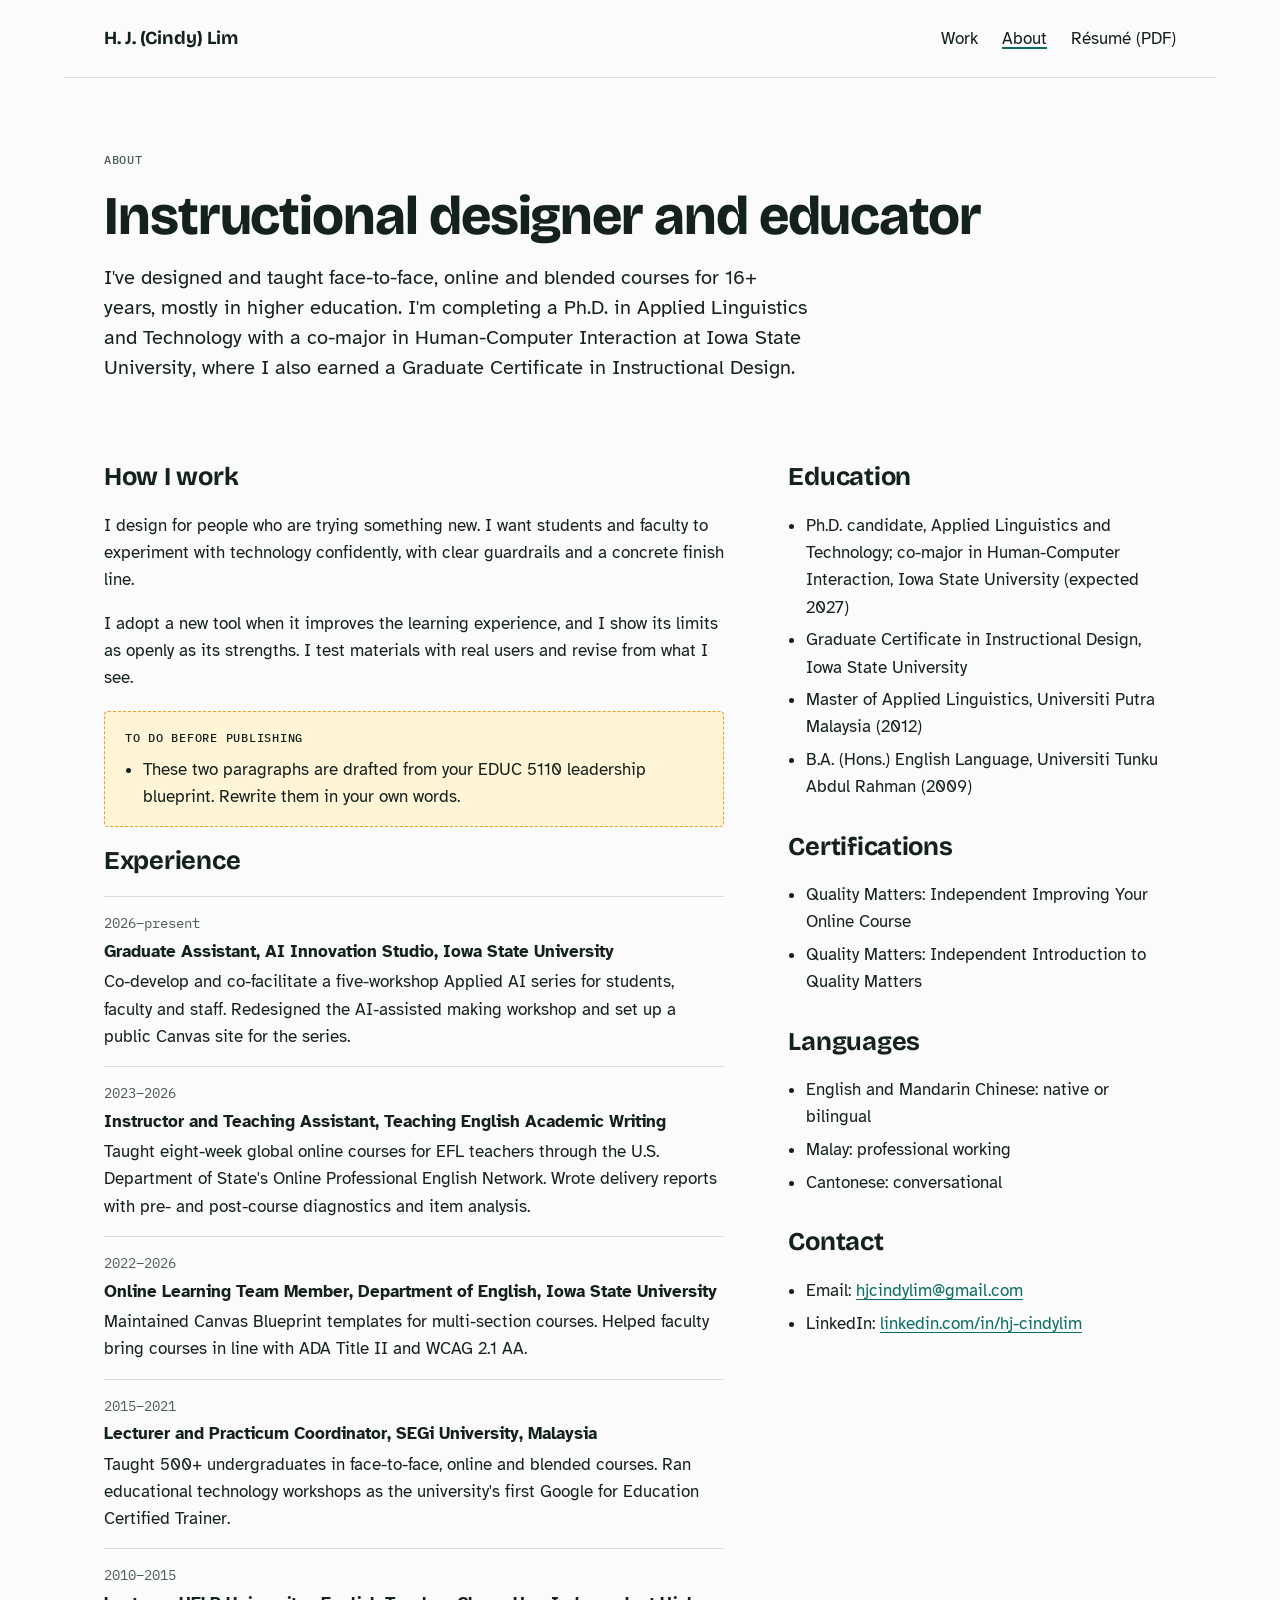
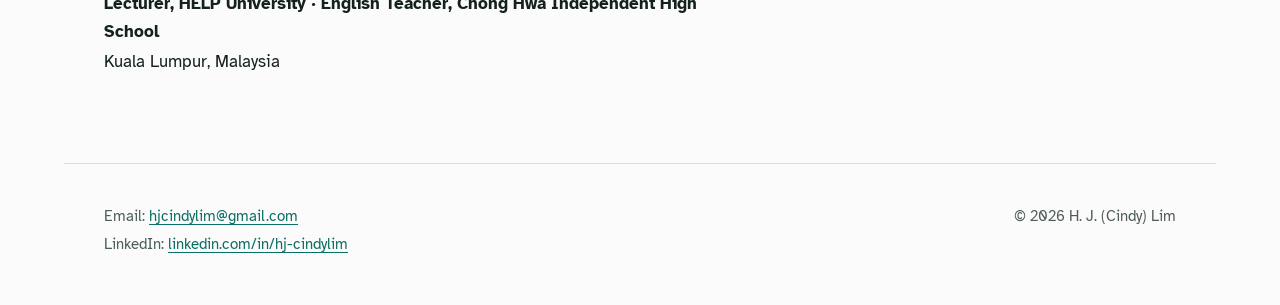
==== about.html @ 529d6ed4 "Add portfolio site" ====
<!doctype html>
<html lang="en">
<head>
  <meta charset="utf-8">
  <meta name="viewport" content="width=device-width, initial-scale=1, viewport-fit=cover">
  <title>About | H. J. (Cindy) Lim</title>
  <meta name="description" content="About H. J. (Cindy) Lim, instructional designer and educator.">
  <link rel="preconnect" href="https://fonts.googleapis.com">
  <link rel="preconnect" href="https://fonts.gstatic.com" crossorigin>
  <link rel="stylesheet" href="https://fonts.googleapis.com/css2?family=Atkinson+Hyperlegible:ital,wght@0,400;0,700;1,400&family=Bricolage+Grotesque:opsz,wght@12..96,500..800&family=IBM+Plex+Mono:wght@400;500&display=swap">
  <link rel="stylesheet" href="styles.css">
</head>
<body>
  <a class="skip-link" href="#main">Skip to content</a>

  <header class="site-header">
    <div class="wrap">
      <a class="site-name" href="./">H. J. (Cindy) Lim</a>
      <nav class="site-nav" aria-label="Main">
        <ul>
          <li><a href="./">Work</a></li>
          <li><a href="about.html" aria-current="page">About</a></li>
          <li><a href="resume.pdf">Résumé (PDF)</a></li>
        </ul>
      </nav>
    </div>
  </header>

  <main id="main">
    <div class="wrap page">

      <section class="case-head" aria-labelledby="about-title">
        <p class="label">About</p>
        <h1 id="about-title">Instructional designer and educator</h1>
        <p class="lead">I've designed and taught face-to-face, online and blended courses for 16+ years, mostly in higher education. I'm completing a Ph.D. in Applied Linguistics and Technology with a co-major in Human-Computer Interaction at Iowa State University, where I also earned a Graduate Certificate in Instructional Design.</p>
      </section>

      <div class="about-grid">
        <div class="section">
          <section class="section" aria-labelledby="how-title">
            <h2 id="how-title">How I work</h2>
            <div class="prose">
              <p>I design for people who are trying something new. I want students and faculty to experiment with technology confidently, with clear guardrails and a concrete finish line.</p>
              <p>I adopt a new tool when it improves the learning experience, and I show its limits as openly as its strengths. I test materials with real users and revise from what I see.</p>
            </div>
            <aside class="todo" aria-label="To do">
              <p class="label">To do before publishing</p>
              <ul>
                <li>These two paragraphs are drafted from your EDUC 5110 leadership blueprint. Rewrite them in your own words.</li>
              </ul>
            </aside>
          </section>

          <section class="section" aria-labelledby="exp-title">
            <h2 id="exp-title">Experience</h2>
            <ul class="timeline">
              <li>
                <span class="years">2026–present</span>
                <span class="role">Graduate Assistant, AI Innovation Studio, Iowa State University</span>
                <span>Co-develop and co-facilitate a five-workshop Applied AI series for students, faculty and staff. Redesigned the AI-assisted making workshop and set up a public Canvas site for the series.</span>
              </li>
              <li>
                <span class="years">2023–2026</span>
                <span class="role">Instructor and Teaching Assistant, Teaching English Academic Writing</span>
                <span>Taught eight-week global online courses for EFL teachers through the U.S. Department of State's Online Professional English Network. Wrote delivery reports with pre- and post-course diagnostics and item analysis.</span>
              </li>
              <li>
                <span class="years">2022–2026</span>
                <span class="role">Online Learning Team Member, Department of English, Iowa State University</span>
                <span>Maintained Canvas Blueprint templates for multi-section courses. Helped faculty bring courses in line with ADA Title II and WCAG 2.1 AA.</span>
              </li>
              <li>
                <span class="years">2015–2021</span>
                <span class="role">Lecturer and Practicum Coordinator, SEGi University, Malaysia</span>
                <span>Taught 500+ undergraduates in face-to-face, online and blended courses. Ran educational technology workshops as the university's first Google for Education Certified Trainer.</span>
              </li>
              <li>
                <span class="years">2010–2015</span>
                <span class="role">Lecturer, HELP University · English Teacher, Chong Hwa Independent High School</span>
                <span>Kuala Lumpur, Malaysia</span>
              </li>
            </ul>
          </section>
        </div>

        <div class="facts">
          <section class="section" aria-labelledby="edu-title">
            <h2 id="edu-title">Education</h2>
            <ul>
              <li>Ph.D. candidate, Applied Linguistics and Technology; co-major in Human-Computer Interaction, Iowa State University (expected 2027)</li>
              <li>Graduate Certificate in Instructional Design, Iowa State University</li>
              <li>Master of Applied Linguistics, Universiti Putra Malaysia (2012)</li>
              <li>B.A. (Hons.) English Language, Universiti Tunku Abdul Rahman (2009)</li>
            </ul>
          </section>

          <section class="section" aria-labelledby="cert-title">
            <h2 id="cert-title">Certifications</h2>
            <ul>
              <li>Quality Matters: Independent Improving Your Online Course</li>
              <li>Quality Matters: Independent Introduction to Quality Matters</li>
              <!-- Add Google for Education Certified Trainer and Certified Educator here, with years, once you've checked whether they're current. -->
            </ul>
          </section>

          <section class="section" aria-labelledby="lang-title">
            <h2 id="lang-title">Languages</h2>
            <ul>
              <li>English and Mandarin Chinese: native or bilingual</li>
              <li>Malay: professional working</li>
              <li>Cantonese: conversational</li>
            </ul>
          </section>

          <section class="section" aria-labelledby="contact-title">
            <h2 id="contact-title">Contact</h2>
            <ul>
              <li>Email: <a href="mailto:hjcindylim@gmail.com">hjcindylim@gmail.com</a></li>
              <li>LinkedIn: <a href="https://www.linkedin.com/in/hj-cindylim">linkedin.com/in/hj-cindylim</a></li>
            </ul>
          </section>
        </div>
      </div>

    </div>
  </main>

  <footer class="site-footer">
    <div class="wrap">
      <address>
        <span>Email: <a href="mailto:hjcindylim@gmail.com">hjcindylim@gmail.com</a></span>
        <span>LinkedIn: <a href="https://www.linkedin.com/in/hj-cindylim">linkedin.com/in/hj-cindylim</a></span>
      </address>
      <p>© 2026 H. J. (Cindy) Lim</p>
    </div>
  </footer>
</body>
</html>
---- styles.css ----
/* ==========================================================
   Portfolio styles: one file shared by every page.
   Layout concept: each page reads like a design document:
   a spec sheet up top, then short sections, top to bottom.
   To change a color or font everywhere, edit the tokens below.
   ========================================================== */

:root {
  /* Color (light theme) */
  --paper: #fafbfa;        /* page background */
  --surface: #eef3f1;      /* panels and spec sheets */
  --ink: #15211f;          /* main text */
  --muted: #4d5d59;        /* secondary text */
  --rule: #d5dfdc;         /* lines and borders */
  --accent: #0b6e66;       /* links, highlights */
  --accent-ink: #ffffff;   /* text on accent */
  --signal: #c98a12;       /* "in progress" markers */
  --todo-bg: #fff4d6;      /* to-do boxes (delete these before publishing) */
  --todo-border: #e0a526;
  --stage: #2b2e30;        /* background behind 3D model screenshots */
  --sheet: #ffffff;        /* backdrop behind slide and workbook images */

  /* Type */
  --font-display: "Bricolage Grotesque", "Segoe UI", system-ui, sans-serif;
  --font-body: "Atkinson Hyperlegible", "Segoe UI", system-ui, sans-serif;
  --font-mono: "IBM Plex Mono", ui-monospace, "SFMono-Regular", Menlo, monospace;

  --step-0: 1.0625rem;  /* body, 17px */
  --step-1: 1.25rem;
  --step-2: 1.6rem;
  --step-3: clamp(2.1rem, 1.4rem + 3vw, 3.4rem);
  --label: 0.78rem;

  --measure: 40rem;     /* comfortable line length for paragraphs */
  --page: 72rem;        /* widest the content gets */
  color-scheme: light;
}

@media (prefers-color-scheme: dark) {
  :root:not([data-theme="light"]) {
    --paper: #0f1716;
    --surface: #17221f;
    --ink: #e3ebe9;
    --muted: #9fb0ac;
    --rule: #2a3834;
    --accent: #5ec7ba;
    --accent-ink: #0f1716;
    --signal: #f0b443;
    --todo-bg: #33290f;
    --todo-border: #a8791a;
    --stage: #2b2e30;
    color-scheme: dark;
  }
}

:root[data-theme="dark"] {
  --paper: #0f1716;
  --surface: #17221f;
  --ink: #e3ebe9;
  --muted: #9fb0ac;
  --rule: #2a3834;
  --accent: #5ec7ba;
  --accent-ink: #0f1716;
  --signal: #f0b443;
  --todo-bg: #33290f;
  --todo-border: #a8791a;
  --stage: #2b2e30;
  color-scheme: dark;
}

/* ---------- Base ---------- */

*, *::before, *::after { box-sizing: border-box; }

html { -webkit-text-size-adjust: 100%; }

body {
  margin: 0;
  background: var(--paper);
  color: var(--ink);
  font-family: var(--font-body);
  font-size: var(--step-0);
  line-height: 1.6;
}

img { max-width: 100%; height: auto; display: block; }

a { color: var(--accent); text-underline-offset: 0.18em; text-decoration-thickness: 1px; }
a:hover { text-decoration-thickness: 2px; }
:focus-visible { outline: 3px solid var(--accent); outline-offset: 3px; border-radius: 2px; }

h1, h2, h3 {
  font-family: var(--font-display);
  line-height: 1.12;
  text-wrap: balance;
  margin: 0;
}
h1 { font-size: var(--step-3); font-weight: 750; letter-spacing: -0.02em; }
h2 { font-size: var(--step-2); font-weight: 700; letter-spacing: -0.01em; }
h3 { font-size: var(--step-1); font-weight: 650; }
p { margin: 0; }

.label {
  font-family: var(--font-mono);
  font-size: var(--label);
  font-weight: 500;
  letter-spacing: 0.06em;
  text-transform: uppercase;
  color: var(--muted);
}

.skip-link {
  position: absolute;
  left: 1rem;
  top: -4rem;
  background: var(--accent);
  color: var(--accent-ink);
  padding: 0.5rem 0.9rem;
  z-index: 10;
}
.skip-link:focus { top: 1rem; }

/* One outer wrapper sets the side gutter for every page */
.wrap {
  max-width: var(--page);
  margin-inline: auto;
  padding-inline: clamp(1rem, 4vw, 2.5rem);
}

/* ---------- Header and footer ---------- */

.site-header .wrap {
  display: flex;
  flex-wrap: wrap;
  align-items: baseline;
  justify-content: space-between;
  gap: 0.75rem 2rem;
  padding-block: 1.5rem;
  border-bottom: 1px solid var(--rule);
}
.site-name {
  font-family: var(--font-display);
  font-weight: 700;
  font-size: 1.15rem;
  color: var(--ink);
  text-decoration: none;
}
.site-nav ul {
  display: flex;
  flex-wrap: wrap;
  gap: 0.25rem 1.5rem;
  list-style: none;
  margin: 0;
  padding: 0;
}
.site-nav a { color: var(--ink); text-decoration: none; }
.site-nav a:hover, .site-nav a[aria-current="page"] {
  text-decoration: underline;
  text-decoration-color: var(--accent);
  text-decoration-thickness: 2px;
}

.site-footer .wrap {
  display: flex;
  flex-wrap: wrap;
  justify-content: space-between;
  gap: 1rem 2rem;
  padding-block: 2.5rem 3rem;
  border-top: 1px solid var(--rule);
  color: var(--muted);
  font-size: 0.95rem;
}
.site-footer address { font-style: normal; display: grid; gap: 0.25rem; }

main { display: block; }

/* Vertical rhythm between page sections */
.page { display: grid; gap: clamp(3rem, 7vw, 5rem); padding-block: clamp(2.5rem, 6vw, 4.5rem); }
.section { display: grid; gap: 1.25rem; }
.section > p, .prose p { max-width: var(--measure); }
.prose { display: grid; gap: 1rem; }

/* ---------- Home ---------- */

.intro { display: grid; gap: 1.5rem; }
.intro .lead { font-size: var(--step-1); line-height: 1.5; max-width: 42rem; }

.focus-list {
  display: flex;
  flex-wrap: wrap;
  gap: 0.5rem;
  list-style: none;
  margin: 0;
  padding: 0;
}
.focus-list li {
  font-family: var(--font-mono);
  font-size: 0.85rem;
  padding: 0.3rem 0.65rem;
  border: 1px solid var(--rule);
  border-radius: 2px;
  background: var(--surface);
}

.contact-links { display: flex; flex-wrap: wrap; gap: 0.5rem 1.5rem; }

/* Featured project: text beside a picture, stacked on phones */
.featured {
  display: grid;
  gap: 1.5rem;
  align-items: center;
  padding-top: 1.5rem;
  border-top: 2px solid var(--ink);
}
.featured > * { min-width: 0; }
.featured .text { display: grid; gap: 0.85rem; }
.featured h3 { font-size: var(--step-2); }
.featured h3 a { color: var(--ink); text-decoration: none; }
.featured h3 a:hover { text-decoration: underline; text-decoration-color: var(--accent); }
.featured .shot {
  background: var(--stage);
  border-radius: 4px;
  overflow: hidden;
}
.featured .shot img { width: 100%; aspect-ratio: 4 / 3; object-fit: contain; }
@media (min-width: 52rem) {
  .featured { grid-template-columns: 1fr 1fr; gap: 3rem; }
}

.read-more { font-weight: 700; }

/* Other projects: one row each, same layout every time */
.work-list { list-style: none; margin: 0; padding: 0; display: grid; }
.work-list li {
  display: grid;
  gap: 0.4rem 2rem;
  padding-block: 1.25rem;
  border-top: 1px solid var(--rule);
}
.work-list li > * { min-width: 0; }
.work-list h3 { font-size: 1.15rem; }
.work-list p { max-width: var(--measure); }
.work-list .meta { color: var(--muted); font-size: 0.95rem; }
@media (min-width: 52rem) {
  .work-list li { grid-template-columns: 14rem 1fr; }
  .work-list .label { padding-top: 0.25rem; }
  .work-list .body { display: grid; gap: 0.4rem; }
}
.status {
  display: inline-flex;
  align-items: center;
  gap: 0.45rem;
  font-family: var(--font-mono);
  font-size: 0.8rem;
  color: var(--muted);
}
.status::before {
  content: "";
  width: 0.55rem;
  height: 0.55rem;
  border-radius: 50%;
  background: var(--signal);
}

/* ---------- Case study pages ---------- */

.back { font-size: 0.95rem; }
.case-head { display: grid; gap: 1rem; }
.case-head .lead { font-size: var(--step-1); line-height: 1.5; max-width: 44rem; }

/* Spec sheet: the facts a hiring manager scans first */
.spec {
  display: grid;
  grid-template-columns: repeat(auto-fit, minmax(14rem, 1fr));
  gap: 1.25rem 2rem;
  margin: 0;
  padding: 1.5rem;
  background: var(--surface);
  border-radius: 4px;
}
.spec div { display: grid; gap: 0.3rem; align-content: start; min-width: 0; }
.spec dd { margin: 0; }

/* Learner path: a real sequence, so it is numbered */
.path {
  list-style: none;
  margin: 0;
  padding: 0;
  display: grid;
  grid-template-columns: repeat(auto-fit, minmax(9.5rem, 1fr));
  gap: 0.75rem;
  counter-reset: step;
}
.path li {
  counter-increment: step;
  display: grid;
  gap: 0.2rem;
  align-content: start;
  padding: 0.9rem 1rem;
  border: 1px solid var(--rule);
  border-radius: 4px;
  min-width: 0;
}
.path li::before {
  content: counter(step, decimal-leading-zero);
  font-family: var(--font-mono);
  font-size: var(--label);
  color: var(--accent);
  font-weight: 500;
}
.path strong { font-family: var(--font-display); font-weight: 650; }
.path span { color: var(--muted); font-size: 0.9rem; }
.path li.later { border-style: dashed; }

.decisions {
  display: grid;
  grid-template-columns: repeat(auto-fit, minmax(19rem, 1fr));
  gap: 2rem 2.5rem;
}
.decisions article {
  display: grid;
  gap: 0.5rem;
  align-content: start;
  padding-top: 1rem;
  border-top: 1px solid var(--rule);
  min-width: 0;
}

.checks { margin: 0; padding-left: 1.2rem; display: grid; gap: 0.2rem; }

figure { margin: 0; display: grid; gap: 0.6rem; min-width: 0; }
figcaption { color: var(--muted); font-size: 0.92rem; max-width: var(--measure); }

.pair {
  display: grid;
  grid-template-columns: repeat(2, minmax(0, 1fr));
  gap: 0.75rem;
  max-width: 34rem;
}
.pair img { border-radius: 4px; aspect-ratio: 3 / 4; object-fit: cover; width: 100%; }

.materials {
  display: grid;
  grid-template-columns: repeat(auto-fit, minmax(16rem, 1fr));
  gap: 1.5rem;
  align-items: start;
}
.materials img { border: 1px solid var(--rule); border-radius: 4px; background: var(--sheet); }
.materials .wide { grid-column: 1 / -1; max-width: 48rem; }

.gallery {
  display: grid;
  grid-template-columns: repeat(2, minmax(0, 1fr));
  gap: 1rem;
}
.gallery figure {
  background: var(--stage);
  border-radius: 4px;
  overflow: hidden;
  gap: 0;
  grid-template-rows: 1fr auto;
}
.gallery img { width: 100%; height: 100%; aspect-ratio: 4 / 3; object-fit: contain; }
/* The first model is shown large: it passes all three checks */
.gallery figure:first-child { grid-column: span 2; }
@media (min-width: 52rem) {
  .gallery { grid-template-columns: repeat(4, minmax(0, 1fr)); }
  .gallery figure:first-child { grid-row: span 2; }
}
.gallery figcaption {
  display: flex;
  flex-direction: column;
  gap: 0.15rem;
  padding: 0.6rem 0.8rem;
  background: var(--surface);
  color: var(--ink);
  font-size: 0.9rem;
  line-height: 1.35;
}
.gallery figcaption .num {
  font-family: var(--font-mono);
  font-size: 0.8rem;
  color: var(--muted);
  font-variant-numeric: tabular-nums;
}

/* ---------- About ---------- */

.about-grid { display: grid; gap: 3rem; }
.about-grid > * { min-width: 0; }
@media (min-width: 56rem) {
  .about-grid { grid-template-columns: minmax(0, 1.6fr) minmax(0, 1fr); gap: 4rem; }
}
.timeline { list-style: none; margin: 0; padding: 0; display: grid; }
.timeline li {
  display: grid;
  gap: 0.2rem;
  padding-block: 1rem;
  border-top: 1px solid var(--rule);
}
.timeline .years { font-family: var(--font-mono); font-size: 0.85rem; color: var(--muted); font-variant-numeric: tabular-nums; }
.timeline .role { font-weight: 700; }
.facts { display: grid; gap: 2rem; align-content: start; }
.facts ul { margin: 0; padding-left: 1.1rem; display: grid; gap: 0.35rem; }

/* ---------- To-do boxes: delete each one when you've done what it says ---------- */

.todo {
  display: grid;
  gap: 0.5rem;
  padding: 1rem 1.25rem;
  background: var(--todo-bg);
  border: 1px dashed var(--todo-border);
  border-radius: 4px;
  max-width: 46rem;
}
.todo .label { color: var(--ink); }
.todo ul { margin: 0; padding-left: 1.1rem; display: grid; gap: 0.3rem; }

@media (prefers-reduced-motion: reduce) {
  * { scroll-behavior: auto !important; transition: none !important; animation: none !important; }
}
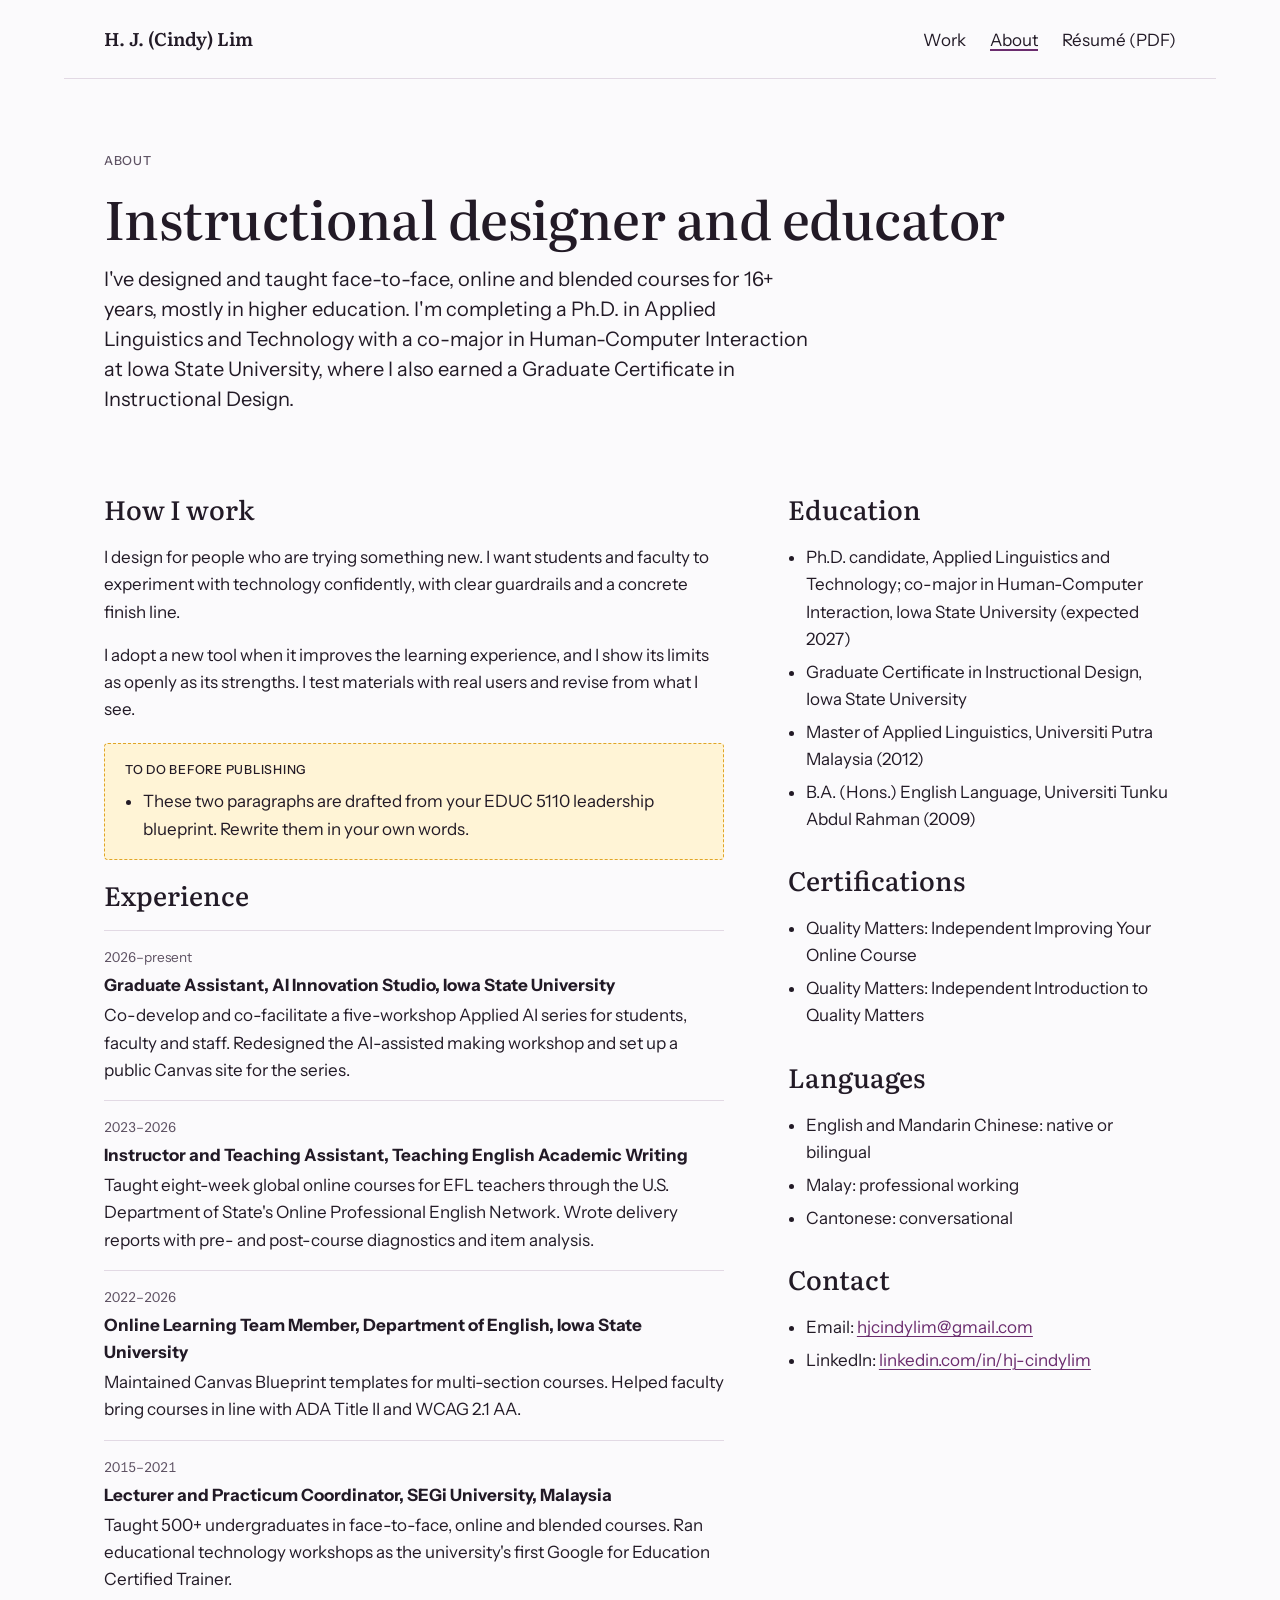
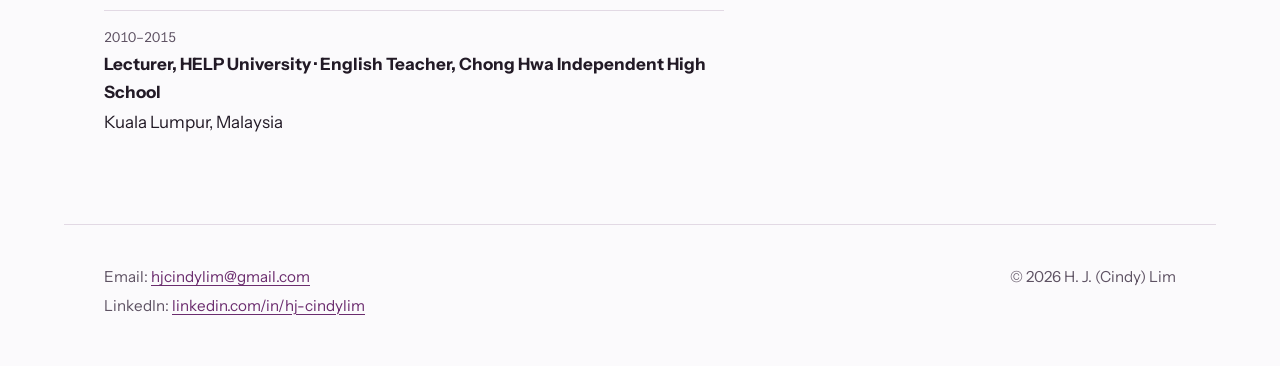
==== commit d80e01c5: "Add files via upload" ====
--- a/about.html
+++ b/about.html
@@ -7,7 +7,7 @@
   <meta name="description" content="About H. J. (Cindy) Lim, instructional designer and educator.">
   <link rel="preconnect" href="https://fonts.googleapis.com">
   <link rel="preconnect" href="https://fonts.gstatic.com" crossorigin>
-  <link rel="stylesheet" href="https://fonts.googleapis.com/css2?family=Atkinson+Hyperlegible:ital,wght@0,400;0,700;1,400&family=Bricolage+Grotesque:opsz,wght@12..96,500..800&family=IBM+Plex+Mono:wght@400;500&display=swap">
+  <link rel="stylesheet" href="https://fonts.googleapis.com/css2?family=Instrument+Sans:ital,wght@0,400..700;1,400..700&family=Literata:ital,opsz,wght@0,7..72,400..700;1,7..72,400..500&display=swap">
   <link rel="stylesheet" href="styles.css">
 </head>
 <body>
--- a/styles.css
+++ b/styles.css
@@ -1,34 +1,36 @@
 /* ==========================================================
    Portfolio styles: one file shared by every page.
-   Layout concept: each page reads like a design document:
-   a spec sheet up top, then short sections, top to bottom.
    To change a color or font everywhere, edit the tokens below.
    ========================================================== */
 
+/* Layout concept: each page reads like a design document:
+   a spec sheet up top, then short sections, top to bottom.
+   Palette: plum. Type: Literata headings, Instrument Sans body. */
+
 :root {
   /* Color (light theme) */
-  --paper: #fafbfa;        /* page background */
-  --surface: #eef3f1;      /* panels and spec sheets */
-  --ink: #15211f;          /* main text */
-  --muted: #4d5d59;        /* secondary text */
-  --rule: #d5dfdc;         /* lines and borders */
-  --accent: #0b6e66;       /* links, highlights */
+  --paper: #fbfafc;        /* page background */
+  --surface: #f3eef4;      /* panels and spec sheets */
+  --ink: #221a26;          /* main text */
+  --muted: #5e5263;        /* secondary text */
+  --rule: #e2d9e4;         /* lines and borders */
+  --accent: #6b2c6e;       /* deep plum: links and highlights */
   --accent-ink: #ffffff;   /* text on accent */
-  --signal: #c98a12;       /* "in progress" markers */
+  --signal: #6b2c6e;       /* small markers */
   --todo-bg: #fff4d6;      /* to-do boxes (delete these before publishing) */
   --todo-border: #e0a526;
   --stage: #2b2e30;        /* background behind 3D model screenshots */
   --sheet: #ffffff;        /* backdrop behind slide and workbook images */
 
   /* Type */
-  --font-display: "Bricolage Grotesque", "Segoe UI", system-ui, sans-serif;
-  --font-body: "Atkinson Hyperlegible", "Segoe UI", system-ui, sans-serif;
-  --font-mono: "IBM Plex Mono", ui-monospace, "SFMono-Regular", Menlo, monospace;
+  --font-display: "Literata", Georgia, "Times New Roman", serif;
+  --font-body: "Instrument Sans", "Segoe UI", system-ui, sans-serif;
+  --font-label: "Instrument Sans", "Segoe UI", system-ui, sans-serif;
 
   --step-0: 1.0625rem;  /* body, 17px */
   --step-1: 1.25rem;
-  --step-2: 1.6rem;
-  --step-3: clamp(2.1rem, 1.4rem + 3vw, 3.4rem);
+  --step-2: 1.65rem;
+  --step-3: clamp(2.1rem, 1.4rem + 3vw, 3.3rem);
   --label: 0.78rem;
 
   --measure: 40rem;     /* comfortable line length for paragraphs */
@@ -38,33 +40,35 @@
 
 @media (prefers-color-scheme: dark) {
   :root:not([data-theme="light"]) {
-    --paper: #0f1716;
-    --surface: #17221f;
-    --ink: #e3ebe9;
-    --muted: #9fb0ac;
-    --rule: #2a3834;
-    --accent: #5ec7ba;
-    --accent-ink: #0f1716;
-    --signal: #f0b443;
+    --paper: #17121a;
+    --surface: #221a26;
+    --ink: #efe8f1;
+    --muted: #b3a6b7;
+    --rule: #3a2f3e;
+    --accent: #c3a3dc;
+    --accent-ink: #17121a;
+    --signal: #c3a3dc;
     --todo-bg: #33290f;
     --todo-border: #a8791a;
     --stage: #2b2e30;
+    --sheet: #ffffff;
     color-scheme: dark;
   }
 }
 
 :root[data-theme="dark"] {
-  --paper: #0f1716;
-  --surface: #17221f;
-  --ink: #e3ebe9;
-  --muted: #9fb0ac;
-  --rule: #2a3834;
-  --accent: #5ec7ba;
-  --accent-ink: #0f1716;
-  --signal: #f0b443;
+  --paper: #17121a;
+  --surface: #221a26;
+  --ink: #efe8f1;
+  --muted: #b3a6b7;
+  --rule: #3a2f3e;
+  --accent: #c3a3dc;
+  --accent-ink: #17121a;
+  --signal: #c3a3dc;
   --todo-bg: #33290f;
   --todo-border: #a8791a;
   --stage: #2b2e30;
+  --sheet: #ffffff;
   color-scheme: dark;
 }
 
@@ -91,17 +95,17 @@
 
 h1, h2, h3 {
   font-family: var(--font-display);
-  line-height: 1.12;
+  line-height: 1.15;
   text-wrap: balance;
   margin: 0;
 }
-h1 { font-size: var(--step-3); font-weight: 750; letter-spacing: -0.02em; }
-h2 { font-size: var(--step-2); font-weight: 700; letter-spacing: -0.01em; }
-h3 { font-size: var(--step-1); font-weight: 650; }
+h1 { font-size: var(--step-3); font-weight: 500; letter-spacing: -0.01em; }
+h2 { font-size: var(--step-2); font-weight: 500; }
+h3 { font-size: var(--step-1); font-weight: 550; }
 p { margin: 0; }
 
 .label {
-  font-family: var(--font-mono);
+  font-family: var(--font-label);
   font-size: var(--label);
   font-weight: 500;
   letter-spacing: 0.06em;
@@ -140,7 +144,7 @@
 }
 .site-name {
   font-family: var(--font-display);
-  font-weight: 700;
+  font-weight: 600;
   font-size: 1.15rem;
   color: var(--ink);
   text-decoration: none;
@@ -194,7 +198,7 @@
   padding: 0;
 }
 .focus-list li {
-  font-family: var(--font-mono);
+  font-family: var(--font-label);
   font-size: 0.85rem;
   padding: 0.3rem 0.65rem;
   border: 1px solid var(--rule);
@@ -239,6 +243,8 @@
 }
 .work-list li > * { min-width: 0; }
 .work-list h3 { font-size: 1.15rem; }
+.work-list h3 a { color: var(--ink); text-decoration: none; }
+.work-list h3 a:hover { text-decoration: underline; text-decoration-color: var(--accent); }
 .work-list p { max-width: var(--measure); }
 .work-list .meta { color: var(--muted); font-size: 0.95rem; }
 @media (min-width: 52rem) {
@@ -250,7 +256,7 @@
   display: inline-flex;
   align-items: center;
   gap: 0.45rem;
-  font-family: var(--font-mono);
+  font-family: var(--font-label);
   font-size: 0.8rem;
   color: var(--muted);
 }
@@ -271,7 +277,7 @@
 /* Spec sheet: the facts a hiring manager scans first */
 .spec {
   display: grid;
-  grid-template-columns: repeat(auto-fit, minmax(14rem, 1fr));
+  grid-template-columns: repeat(auto-fit, minmax(17rem, 1fr));
   gap: 1.25rem 2rem;
   margin: 0;
   padding: 1.5rem;
@@ -303,12 +309,12 @@
 }
 .path li::before {
   content: counter(step, decimal-leading-zero);
-  font-family: var(--font-mono);
+  font-family: var(--font-label);
   font-size: var(--label);
   color: var(--accent);
   font-weight: 500;
 }
-.path strong { font-family: var(--font-display); font-weight: 650; }
+.path strong { font-family: var(--font-display); font-weight: 550; }
 .path span { color: var(--muted); font-size: 0.9rem; }
 .path li.later { border-style: dashed; }
 
@@ -316,6 +322,9 @@
   display: grid;
   grid-template-columns: repeat(auto-fit, minmax(19rem, 1fr));
   gap: 2rem 2.5rem;
+}
+@media (min-width: 52rem) {
+  .decisions.two { grid-template-columns: repeat(2, minmax(0, 1fr)); }
 }
 .decisions article {
   display: grid;
@@ -378,11 +387,59 @@
   line-height: 1.35;
 }
 .gallery figcaption .num {
-  font-family: var(--font-mono);
+  font-family: var(--font-label);
   font-size: 0.8rem;
   color: var(--muted);
   font-variant-numeric: tabular-nums;
 }
+
+/* Tables: they scroll sideways on their own if a phone is too narrow */
+.table-wrap { overflow-x: auto; max-width: 100%; }
+table { border-collapse: collapse; width: 100%; min-width: 34rem; font-size: 0.97rem; }
+th, td { text-align: left; vertical-align: top; padding: 0.7rem 0.9rem 0.7rem 0; border-top: 1px solid var(--rule); }
+thead th {
+  font-family: var(--font-label);
+  font-size: var(--label);
+  font-weight: 500;
+  letter-spacing: 0.06em;
+  text-transform: uppercase;
+  color: var(--muted);
+  border-top: 0;
+  padding-top: 0;
+}
+td:first-child { font-weight: 700; }
+.num-col { font-variant-numeric: tabular-nums; white-space: nowrap; }
+
+/* Simple bar list for counts out of a small group */
+.bars { list-style: none; margin: 0; padding: 0; display: grid; gap: 0.75rem; max-width: 46rem; }
+.bars li { display: grid; gap: 0.3rem; }
+.bars .row { display: flex; justify-content: space-between; gap: 1rem; }
+.bars .count { font-family: var(--font-label); font-size: 0.85rem; color: var(--muted); font-variant-numeric: tabular-nums; white-space: nowrap; }
+.bars .track { height: 0.6rem; background: var(--surface); border-radius: 2px; overflow: hidden; }
+.bars .fill { height: 100%; background: var(--accent); }
+.bars .quote { color: var(--muted); font-size: 0.92rem; font-style: italic; }
+
+/* Phone screenshots side by side */
+.phones { display: grid; grid-template-columns: repeat(3, minmax(0, 1fr)); gap: 0.75rem; max-width: 36rem; }
+.phones img { border-radius: 8px; border: 1px solid var(--rule); width: 100%; }
+
+/* Screens and diagrams from design tools */
+.screen img { border: 1px solid var(--rule); border-radius: 4px; background: var(--sheet); width: 100%; }
+.screens { display: grid; grid-template-columns: repeat(auto-fit, minmax(18rem, 1fr)); gap: 1.5rem; align-items: start; }
+
+/* Three short lists side by side (keep / do more / stop) */
+.trio { display: grid; grid-template-columns: repeat(auto-fit, minmax(14rem, 1fr)); gap: 1.5rem 2rem; }
+.trio > div { display: grid; gap: 0.5rem; align-content: start; padding-top: 0.9rem; border-top: 1px solid var(--rule); min-width: 0; }
+.trio ul { margin: 0; padding-left: 1.1rem; display: grid; gap: 0.35rem; }
+
+.bullets { margin: 0; padding-left: 1.2rem; display: grid; gap: 0.5rem; max-width: var(--measure); }
+.quote-list { margin: 0; padding: 0; list-style: none; display: grid; gap: 0.75rem; max-width: var(--measure); }
+.quote-list li { padding-left: 1rem; border-left: 2px solid var(--rule); font-style: italic; }
+
+.file-link { font-weight: 700; }
+
+/* Previous / next links at the bottom of each case study */
+.case-nav { display: flex; flex-wrap: wrap; justify-content: space-between; gap: 1rem; padding-top: 1.5rem; border-top: 1px solid var(--rule); }
 
 /* ---------- About ---------- */
 
@@ -398,7 +455,7 @@
   padding-block: 1rem;
   border-top: 1px solid var(--rule);
 }
-.timeline .years { font-family: var(--font-mono); font-size: 0.85rem; color: var(--muted); font-variant-numeric: tabular-nums; }
+.timeline .years { font-family: var(--font-label); font-size: 0.85rem; color: var(--muted); font-variant-numeric: tabular-nums; }
 .timeline .role { font-weight: 700; }
 .facts { display: grid; gap: 2rem; align-content: start; }
 .facts ul { margin: 0; padding-left: 1.1rem; display: grid; gap: 0.35rem; }
